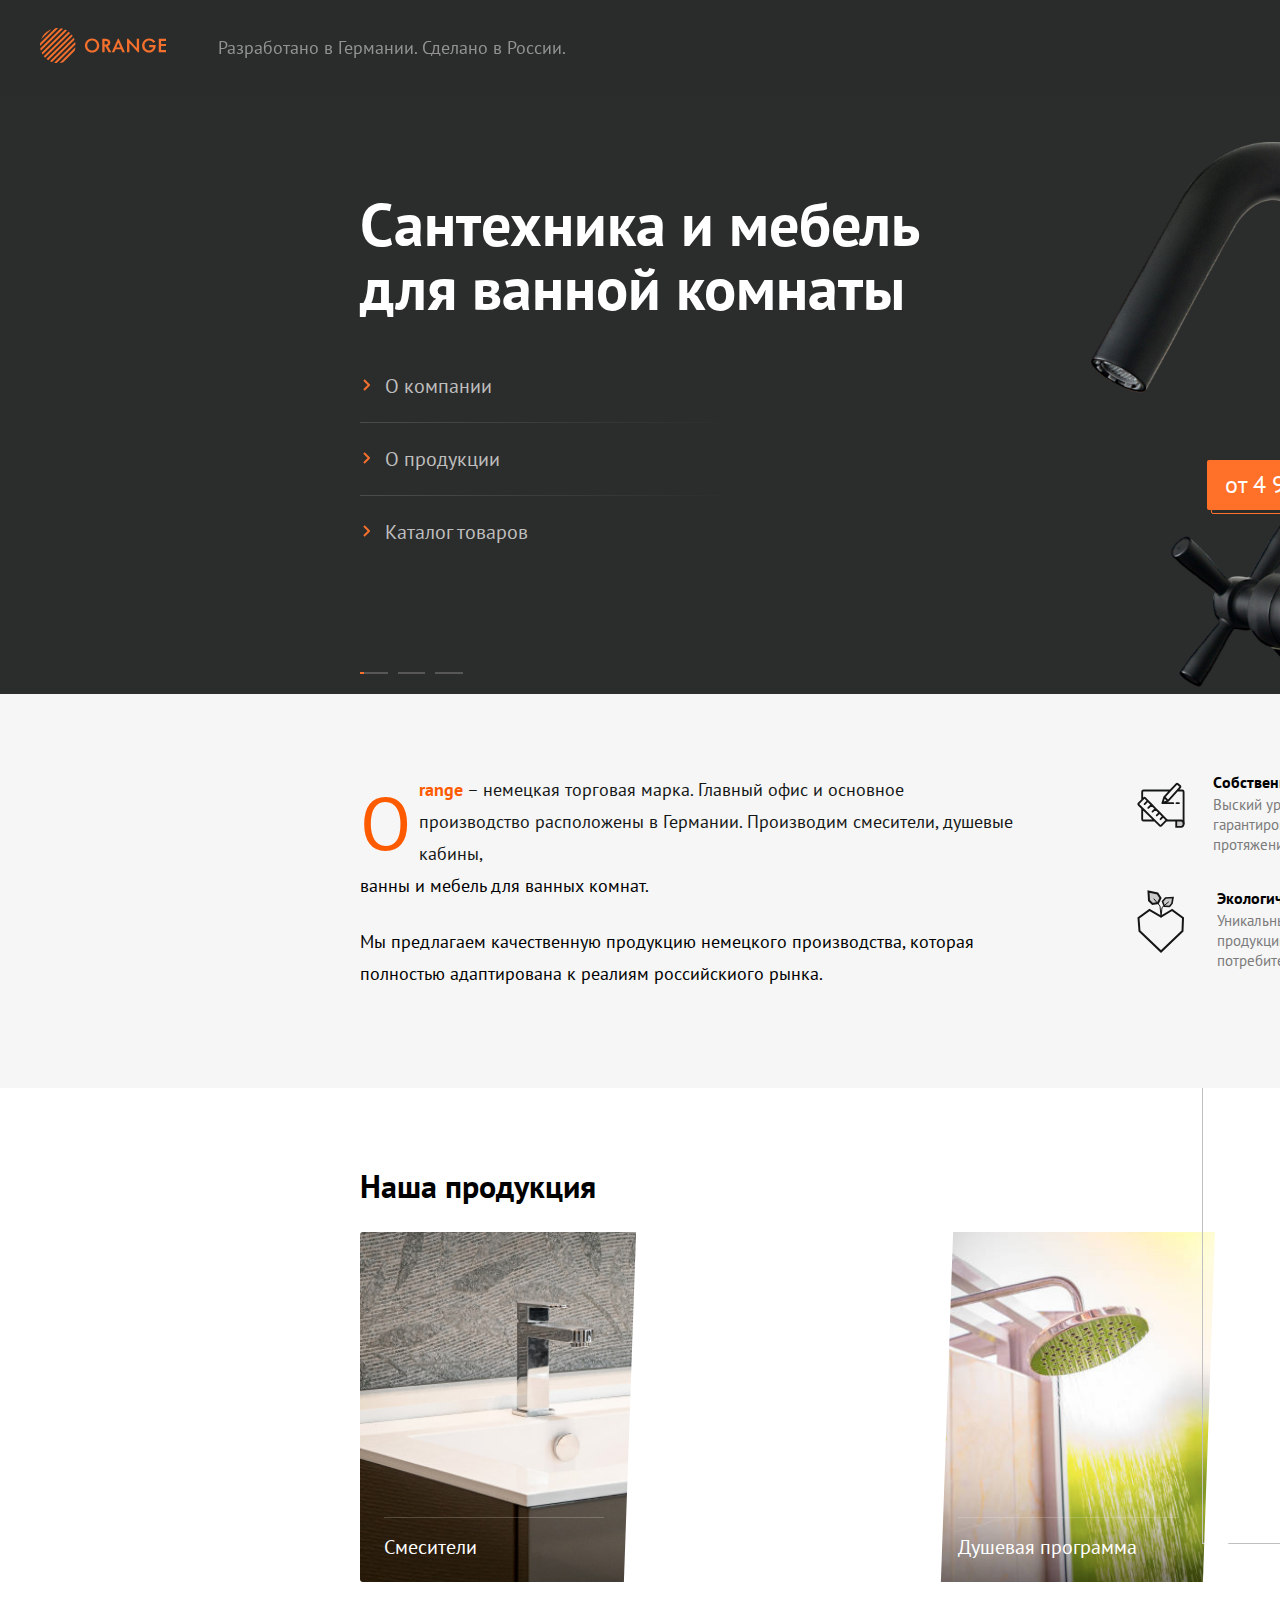
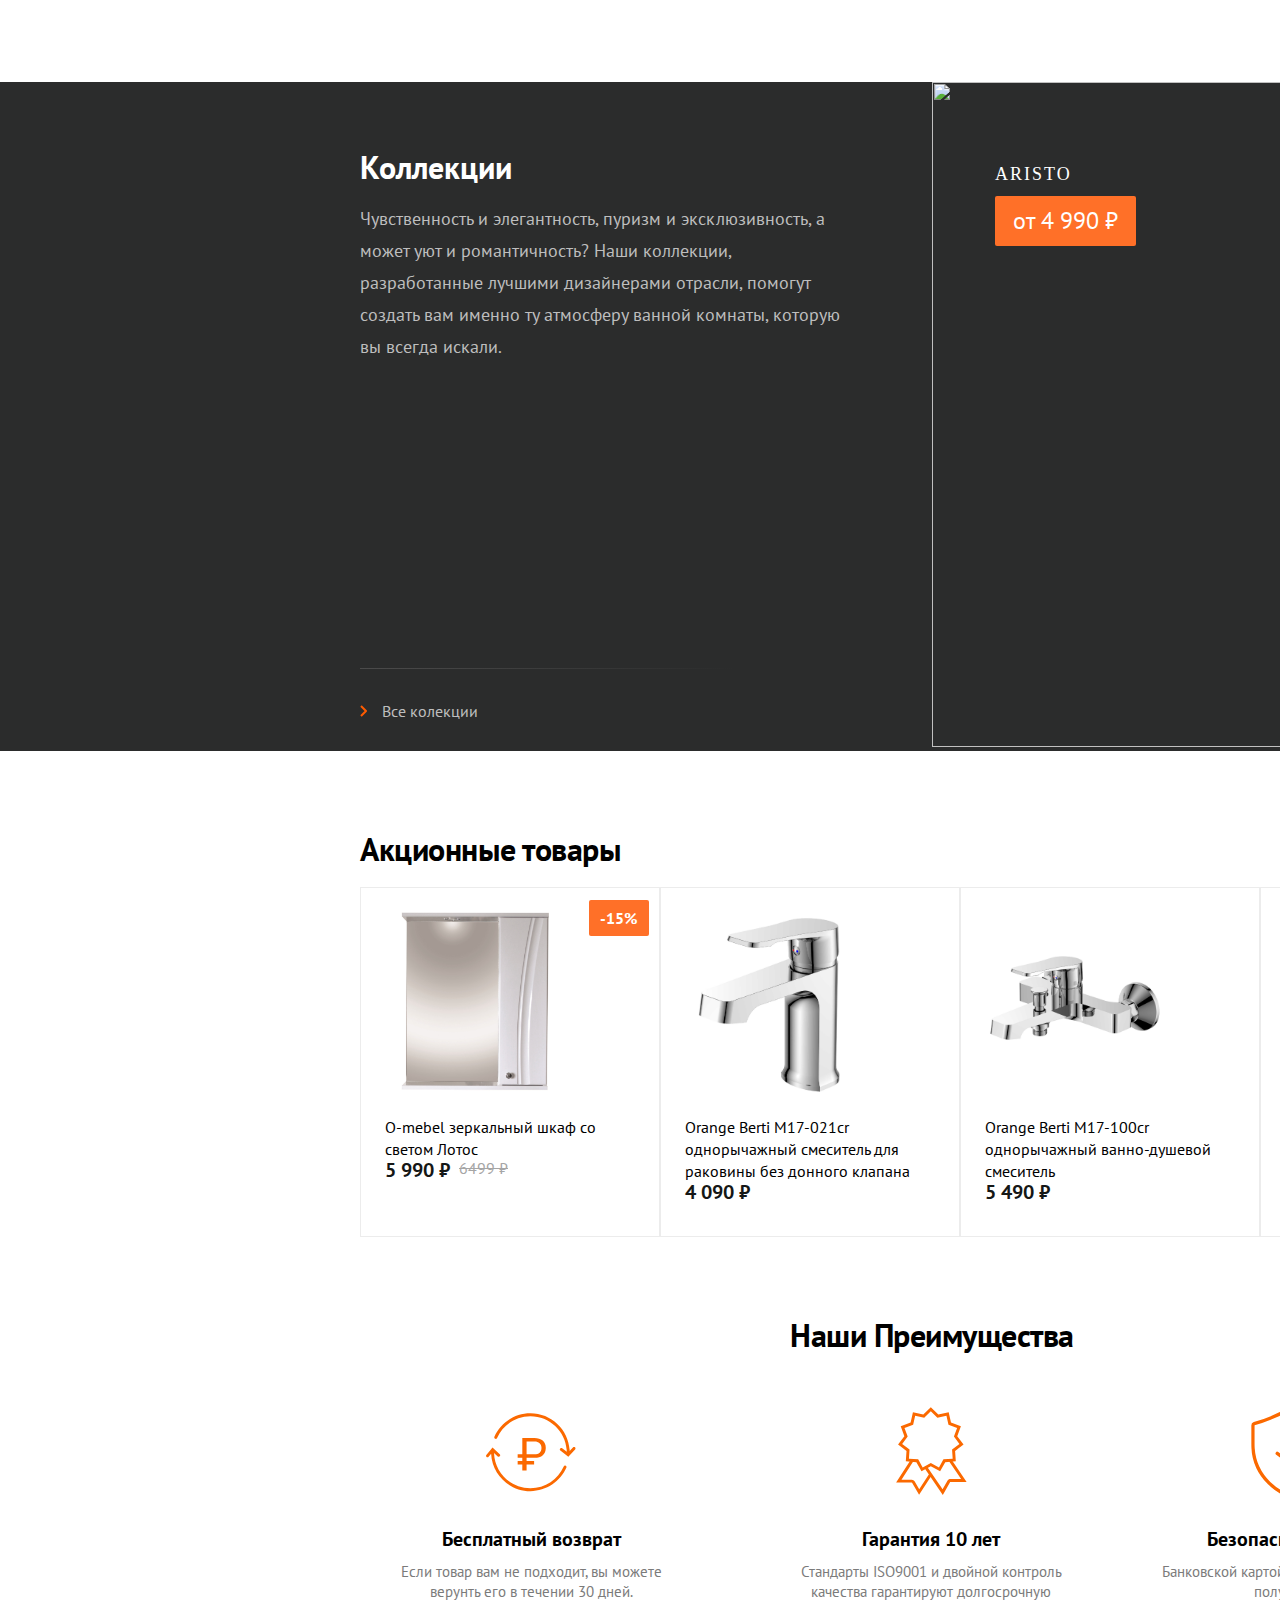
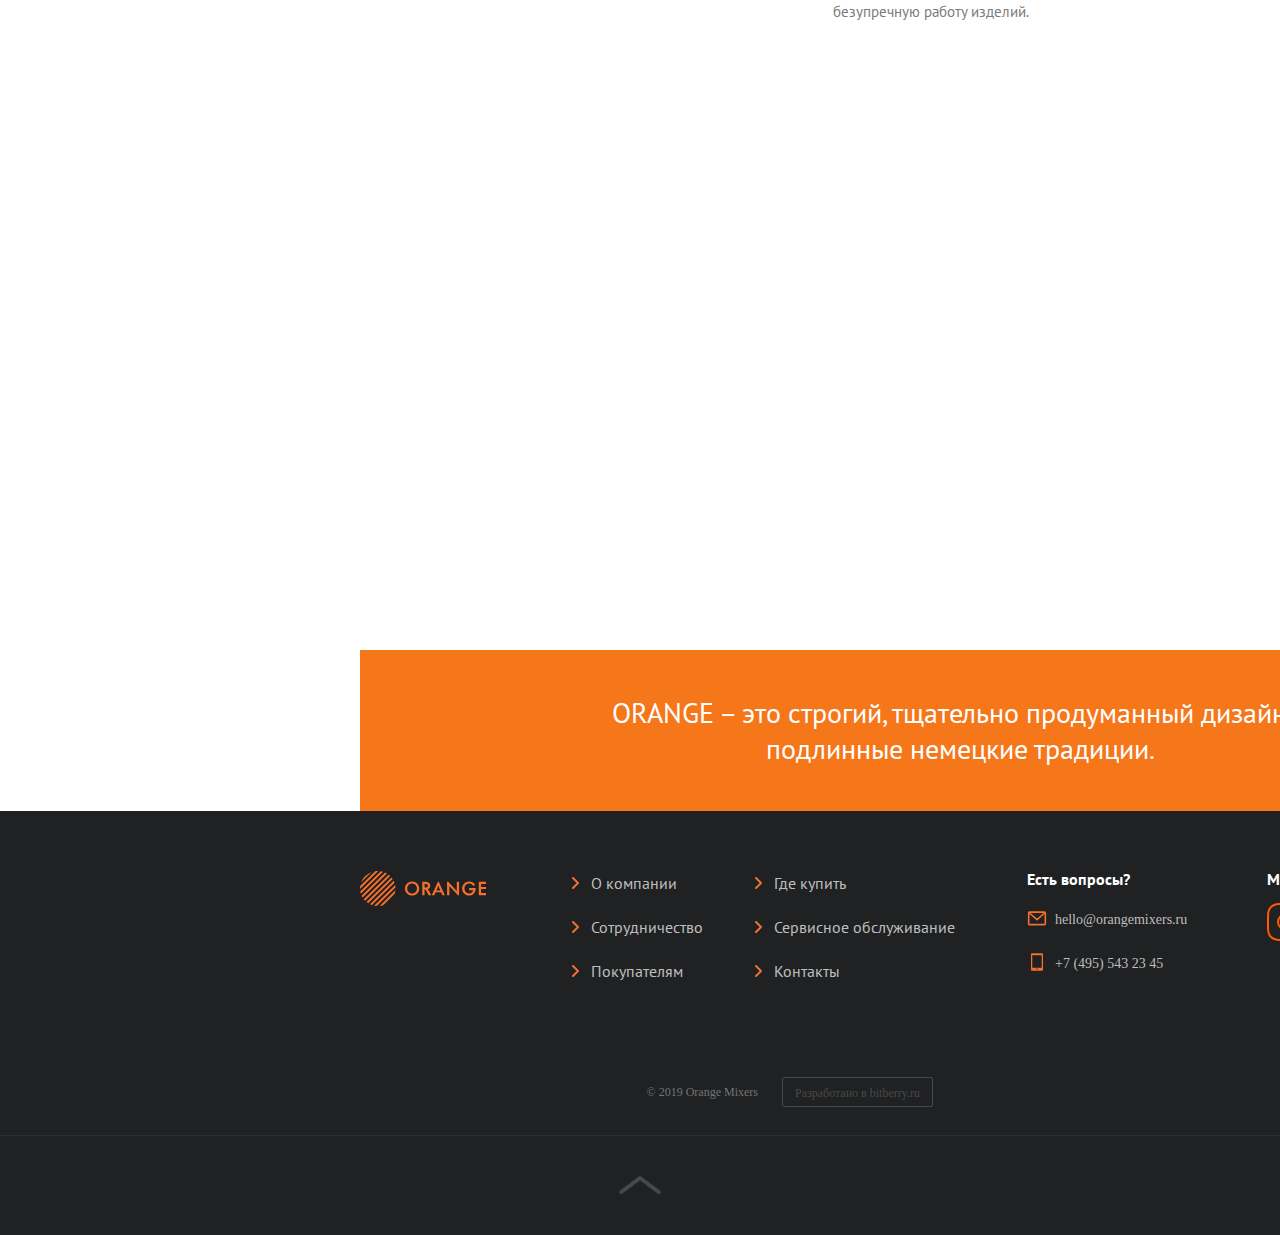
==== index.html @ 8dd5865a "Add files via upload" ====
<!DOCTYPE html>
<html lang="en">
<head>
  <meta charset="UTF-8">
  <meta name="viewport" content="width=device-width, initial-scale=1.0">
  <link rel="stylesheet" href="https://cdnjs.cloudflare.com/ajax/libs/font-awesome/6.5.1/css/all.min.css" integrity="sha512-DTOQO9RWCH3ppGqcWaEA1BIZOC6xxalwEsw9c2QQeAIftl+Vegovlnee1c9QX4TctnWMn13TZye+giMm8e2LwA==" crossorigin="anonymous" referrerpolicy="no-referrer" />
  <title>Магазин Сантехники</title>
  <link rel="stylesheet" href="style.css">
</head>
<body>

  <div class="rear-container">
    <div class="search-block">
        <div class="margin1">
          <div class="content">
            <h1>Что вы ищете?</h1>

            <input type="search" placeholder="Раковина для ванной комнаты...">

            <button class="search">
              Искать
              <div class="border-button"></div>
            </button>
          </div>
        </div>
    </div>
  </div>

  <div class="container1">
      <header id="header">
        <div class="margin">
            <div class="main-container">
              <div class="left-content">
            <div class="logo">
              <svg viewBox="0 0 126 35" fill="none" xmlns="http://www.w3.org/2000/svg">
          <path d="M1.1582 11.2909L11.4399 1.14307C9.09908 2.0252 6.97329 3.38507 5.20153 5.13377C3.42978 6.88246 2.05197 8.98058 1.1582 11.2909Z" fill="#F5702C"/>
          <path d="M17.7503 0C16.9118 0.00124832 16.0744 0.0600794 15.2442 0.176067L0.17947 15.0457C0.0604284 15.8646 0.000454142 16.6909 0 17.5181C0 17.6793 0.00756802 17.8383 0.0118926 17.9994L18.2379 0.0117378C18.0757 0.00746951 17.9135 0 17.7503 0Z" fill="#F5702C"/>
          <path d="M23.0843 0.806722C22.3385 0.575973 21.5778 0.394875 20.8074 0.264648L0.265625 20.539C0.397689 21.2994 0.581174 22.0501 0.814847 22.7863L23.0843 0.806722Z" fill="#F5702C"/>
          <path d="M26.9724 2.54826C26.3759 2.19232 25.7586 1.87163 25.1236 1.58789L1.60547 24.7967C1.8925 25.4233 2.21743 26.0323 2.5785 26.6204L26.9724 2.54826Z" fill="#F5702C"/>
          <path d="M30.1505 4.98955C29.6713 4.52871 29.1659 4.09513 28.6369 3.69092L3.74023 28.2677C4.15043 28.7897 4.59007 29.2885 5.05707 29.7617L30.1505 4.98955Z" fill="#F5702C"/>
          <path d="M32.6891 8.06299C32.3236 7.50229 31.9266 6.96222 31.4999 6.44531L6.52539 31.0947C7.04904 31.5164 7.59662 31.9083 8.16549 32.2685L32.6891 8.06299Z" fill="#F5702C"/>
          <path d="M34.5337 11.8198C34.3002 11.1456 34.0247 10.4864 33.7088 9.8457L9.97656 33.269C10.6263 33.5802 11.2946 33.852 11.9778 34.0832L34.5337 11.8198Z" fill="#F5702C"/>
          <path d="M35.4625 16.4801C35.4144 15.6498 35.306 14.8239 35.1382 14.0088L14.1953 34.6801C15.0204 34.8456 15.8565 34.9526 16.6971 35.0003L35.4625 16.4801Z" fill="#F5702C"/>
          <path d="M34.6573 22.8548C35.029 21.7078 35.2794 20.526 35.4044 19.3281L19.584 34.9426C20.7977 34.8196 21.9952 34.5725 23.1572 34.2053L34.6573 22.8548Z" fill="#F5702C"/>
          <path d="M52.0926 24.5854C51.1501 24.5906 50.216 24.4112 49.3443 24.0577C48.4725 23.7041 47.6805 23.1833 47.0141 22.5255C46.3478 21.8677 45.8202 21.0859 45.4621 20.2255C45.104 19.365 44.9224 18.443 44.9279 17.5128C44.9279 13.5646 48.0902 10.3848 52.0926 10.3848C56.095 10.3848 59.2584 13.5625 59.2584 17.5128C59.2637 18.4431 59.082 19.3651 58.7238 20.2255C58.3655 21.086 57.8379 21.8678 57.1714 22.5255C56.505 23.1833 55.7129 23.7041 54.8411 24.0577C53.9693 24.4113 53.0351 24.5906 52.0926 24.5854ZM52.0926 12.504C49.2211 12.504 47.248 14.7651 47.248 17.4851C47.248 20.2328 49.2211 22.4662 52.0926 22.4662C54.9641 22.4662 56.9372 20.2328 56.9372 17.4851C56.9372 14.7651 54.9641 12.504 52.0926 12.504Z" fill="#F5702C"/>
          <path d="M68.6252 24.2127L65.5223 18.5722H64.5925V24.2127H62.2734V10.7559H64.8249C67.4359 10.7559 70.2501 11.4153 70.2501 14.6496C70.2501 16.5405 69.0317 17.6556 67.784 18.1144L71.4102 24.2127H68.6252ZM64.8249 12.8751H64.5925V16.5682L64.8541 16.5405C66.624 16.5405 67.8424 16.2822 67.8424 14.736C67.8132 13.0757 66.6823 12.8751 64.8249 12.8751Z" fill="#F5702C"/>
          <path d="M82.3464 24.2127L81.0718 21.2345H75.5882L74.3406 24.2127H71.7891L77.9386 10.7559H78.7505L84.8709 24.2127H82.3464ZM78.3148 14.7937H78.2575L76.3428 19.4312H80.2879L78.3148 14.7937Z" fill="#F5702C"/>
          <path d="M97.9515 24.2127L89.3651 15.0796V24.2127H87.0449V10.7559H88.205L96.7623 19.9466V10.7559H99.0835V24.2127H97.9515Z" fill="#F5702C"/>
          <path d="M109.087 24.5853C105.026 24.5853 102.096 21.2923 102.096 17.5426C102.096 13.6777 105.026 10.3857 109.203 10.3857C111.727 10.3857 113.496 11.4443 115.265 13.5635L113.526 15.0809C112.161 13.3053 111.03 12.5049 109.174 12.5049C106.331 12.5049 104.474 14.8803 104.503 17.5426C104.503 20.1196 106.505 22.4383 109.087 22.4383C111.142 22.4383 112.916 21.0074 113.176 19.1752H109.176V17.0549H115.731C115.732 21.3499 113.529 24.5853 109.087 24.5853Z" fill="#F5702C"/>
          <path d="M118.777 24.2127V10.7559H126V12.8751H121.099V15.9696H126V18.0888H121.099V22.0967H126V24.2159L118.777 24.2127Z" fill="#F5702C"/>
              </svg>
            </div>
            <p class="text">Разработано в Германии. Сделано в России.</p>
              </div>

              <div class="right-content">
                <div class="number-phone">
                  <svg  width="154" height="21" viewBox="0 0 154 21" fill="none" xmlns="http://www.w3.org/2000/svg">
          <path d="M25.4838 9.016H28.2998V6.136H29.4518V9.016H32.2678V10.168H29.4518V13.048H28.2998V10.168H25.4838V9.016ZM34.6819 15L38.6979 5.624L39.4019 4.84L38.4579 4.984H33.8979V3.8H40.5859V4.232L35.9779 15H34.6819ZM48.6789 18.52C48.1882 18.008 47.7722 17.4427 47.4309 16.824C47.0895 16.216 46.8122 15.592 46.5989 14.952C46.3962 14.3013 46.2469 13.6507 46.1509 13C46.0549 12.3387 46.0069 11.7093 46.0069 11.112C46.0069 10.5253 46.0549 9.90667 46.1509 9.256C46.2469 8.60533 46.4015 7.95467 46.6149 7.304C46.8282 6.64267 47.1055 5.99733 47.4469 5.368C47.7989 4.73867 48.2255 4.152 48.7269 3.608L49.4949 4.168C49.0682 4.712 48.7109 5.27733 48.4229 5.864C48.1455 6.44 47.9215 7.02667 47.7509 7.624C47.5802 8.22133 47.4575 8.81867 47.3829 9.416C47.3189 10.0027 47.2869 10.568 47.2869 11.112C47.2869 11.624 47.3242 12.184 47.3989 12.792C47.4842 13.3893 47.6122 13.992 47.7829 14.6C47.9642 15.1973 48.1935 15.784 48.4709 16.36C48.7589 16.936 49.1002 17.4587 49.4949 17.928L48.6789 18.52ZM50.3633 7.192C50.3633 6.68 50.4379 6.20533 50.5872 5.768C50.7366 5.33067 50.9553 4.952 51.2433 4.632C51.5313 4.312 51.8886 4.06133 52.3153 3.88C52.7526 3.69867 53.2593 3.608 53.8353 3.608C54.9233 3.608 55.7713 3.96 56.3793 4.664C56.9873 5.368 57.2913 6.36 57.2913 7.64C57.2913 8.84533 57.1526 9.90133 56.8753 10.808C56.6086 11.704 56.2353 12.4613 55.7553 13.08C55.2753 13.6987 54.7046 14.184 54.0433 14.536C53.3926 14.8773 52.6833 15.096 51.9153 15.192L51.6273 14.168C52.2459 14.072 52.8006 13.8907 53.2913 13.624C53.7926 13.3573 54.2193 13.0213 54.5713 12.616C54.9339 12.2107 55.2273 11.752 55.4513 11.24C55.6753 10.7173 55.8299 10.152 55.9153 9.544C55.6273 9.88533 55.3073 10.1253 54.9553 10.264C54.6139 10.392 54.1606 10.456 53.5953 10.456C53.1579 10.456 52.7419 10.3867 52.3473 10.248C51.9633 10.0987 51.6219 9.88533 51.3233 9.608C51.0246 9.33067 50.7899 8.98933 50.6193 8.584C50.4486 8.17867 50.3633 7.71467 50.3633 7.192ZM51.6913 7.064C51.6913 7.82133 51.8886 8.392 52.2833 8.776C52.6886 9.14933 53.2166 9.336 53.8673 9.336C54.3899 9.336 54.8379 9.25067 55.2113 9.08C55.5846 8.90933 55.8513 8.68533 56.0113 8.408C56.0326 8.26933 56.0433 8.14667 56.0433 8.04C56.0433 7.93333 56.0433 7.82133 56.0433 7.704C56.0433 7.32 55.9953 6.952 55.8993 6.6C55.8139 6.23733 55.6806 5.91733 55.4993 5.64C55.3179 5.352 55.0779 5.128 54.7793 4.968C54.4913 4.808 54.1499 4.728 53.7552 4.728C53.1046 4.728 52.5979 4.936 52.2353 5.352C51.8726 5.75733 51.6913 6.328 51.6913 7.064ZM58.938 9.4C58.938 7.48 59.2473 6.03467 59.866 5.064C60.4953 4.09333 61.4073 3.608 62.602 3.608C63.8927 3.608 64.826 4.088 65.402 5.048C65.9887 5.99733 66.282 7.448 66.282 9.4C66.282 11.32 65.9673 12.7653 65.338 13.736C64.7193 14.7067 63.8073 15.192 62.602 15.192C61.3327 15.192 60.4047 14.6853 59.818 13.672C59.2313 12.6587 58.938 11.2347 58.938 9.4ZM60.266 9.4C60.266 10.0933 60.3087 10.728 60.394 11.304C60.49 11.8693 60.634 12.36 60.826 12.776C61.018 13.1813 61.258 13.5013 61.546 13.736C61.8447 13.96 62.1967 14.072 62.602 14.072C63.4127 14.072 64.0047 13.6987 64.378 12.952C64.762 12.1947 64.954 11.0107 64.954 9.4C64.954 8.71733 64.9113 8.088 64.826 7.512C64.7513 6.936 64.618 6.44 64.426 6.024C64.2447 5.608 64.0047 5.288 63.706 5.064C63.4073 4.84 63.0393 4.728 62.602 4.728C61.802 4.728 61.21 5.10667 60.826 5.864C60.4527 6.62133 60.266 7.8 60.266 9.4ZM70.3768 14.072C71.1128 14.072 71.7208 13.8587 72.2008 13.432C72.6808 13.0053 72.9208 12.3867 72.9208 11.576C72.9208 10.7973 72.6808 10.216 72.2008 9.832C71.7314 9.448 71.0808 9.256 70.2488 9.256L68.9048 9.336V3.8H73.8968V4.984H70.1048V8.168L70.7928 8.136C71.8488 8.14667 72.6808 8.44 73.2888 9.016C73.8968 9.592 74.2008 10.4187 74.2008 11.496C74.2008 12.0933 74.0994 12.6267 73.8968 13.096C73.6941 13.5547 73.4168 13.9387 73.0648 14.248C72.7234 14.5573 72.3181 14.792 71.8488 14.952C71.3794 15.112 70.8781 15.192 70.3448 15.192C69.8648 15.192 69.4594 15.1653 69.1288 15.112C68.7981 15.0587 68.4888 14.9787 68.2008 14.872L68.5368 13.784C68.7821 13.88 69.0434 13.9547 69.3207 14.008C69.6088 14.0507 69.9608 14.072 70.3768 14.072ZM76.5355 3.608C77.0262 4.12 77.4422 4.68533 77.7835 5.304C78.1248 5.912 78.3968 6.54133 78.5995 7.192C78.8128 7.832 78.9675 8.48267 79.0635 9.144C79.1595 9.79467 79.2075 10.4187 79.2075 11.016C79.2075 11.6027 79.1595 12.2213 79.0635 12.872C78.9675 13.5227 78.8128 14.1787 78.5995 14.84C78.3862 15.4907 78.1035 16.1307 77.7515 16.76C77.4102 17.3893 76.9888 17.976 76.4875 18.52L75.7195 17.96C76.1462 17.416 76.5035 16.8507 76.7915 16.264C77.0795 15.6773 77.3035 15.0853 77.4635 14.488C77.6342 13.8907 77.7515 13.2987 77.8155 12.712C77.8902 12.1253 77.9275 11.56 77.9275 11.016C77.9275 10.504 77.8848 9.94933 77.7995 9.352C77.7142 8.75467 77.5808 8.152 77.3995 7.544C77.2288 6.936 77.0048 6.344 76.7275 5.768C76.4502 5.192 76.1142 4.66933 75.7195 4.2L76.5355 3.608ZM87.8455 14.072C88.5815 14.072 89.1895 13.8587 89.6695 13.432C90.1495 13.0053 90.3895 12.3867 90.3895 11.576C90.3895 10.7973 90.1495 10.216 89.6695 9.832C89.2002 9.448 88.5495 9.256 87.7175 9.256L86.3735 9.336V3.8H91.3655V4.984H87.5735V8.168L88.2615 8.136C89.3175 8.14667 90.1495 8.44 90.7575 9.016C91.3655 9.592 91.6695 10.4187 91.6695 11.496C91.6695 12.0933 91.5682 12.6267 91.3655 13.096C91.1628 13.5547 90.8855 13.9387 90.5335 14.248C90.1922 14.5573 89.7868 14.792 89.3175 14.952C88.8482 15.112 88.3468 15.192 87.8135 15.192C87.3335 15.192 86.9282 15.1653 86.5975 15.112C86.2668 15.0587 85.9575 14.9787 85.6695 14.872L86.0055 13.784C86.2508 13.88 86.5122 13.9547 86.7895 14.008C87.0775 14.0507 87.4295 14.072 87.8455 14.072ZM101.54 11.56H99.6523V15H98.4043V11.56H93.4763V11.032L98.7883 3.624H99.6523V10.44H101.54V11.56ZM98.4043 6.952L98.5643 5.64H98.5163L97.9563 6.728L95.7003 9.784L94.9323 10.568L96.0523 10.44H98.4043V6.952ZM105.619 14.072C105.982 14.072 106.318 14.0187 106.627 13.912C106.936 13.8053 107.203 13.6507 107.427 13.448C107.651 13.2347 107.827 12.984 107.955 12.696C108.083 12.408 108.147 12.0933 108.147 11.752C108.147 11.0053 107.923 10.4507 107.475 10.088C107.038 9.72533 106.43 9.544 105.651 9.544H104.467V9.08L106.771 5.528L107.507 4.824L106.467 4.984H103.299V3.8H109.011V4.264L106.467 8.088L105.907 8.552V8.584L106.451 8.472C106.878 8.48267 107.272 8.56267 107.635 8.712C107.998 8.85067 108.312 9.05867 108.579 9.336C108.846 9.60267 109.054 9.928 109.203 10.312C109.352 10.6853 109.427 11.112 109.427 11.592C109.427 12.168 109.326 12.68 109.123 13.128C108.92 13.576 108.643 13.9547 108.291 14.264C107.95 14.5627 107.544 14.792 107.075 14.952C106.606 15.112 106.11 15.192 105.587 15.192C105.107 15.192 104.675 15.1547 104.291 15.08C103.907 15.0053 103.571 14.9093 103.283 14.792L103.619 13.656C103.864 13.7733 104.152 13.8747 104.483 13.96C104.824 14.0347 105.203 14.072 105.619 14.072ZM121.995 6.344C121.995 6.90933 121.889 7.49067 121.675 8.088C121.473 8.67467 121.201 9.26667 120.859 9.864C120.529 10.4613 120.155 11.048 119.739 11.624C119.323 12.1893 118.907 12.728 118.491 13.24L117.707 13.928V13.992L118.731 13.816H122.219V15H115.851V14.536C116.086 14.2907 116.369 13.9867 116.699 13.624C117.03 13.2613 117.371 12.8613 117.723 12.424C118.086 11.976 118.438 11.5067 118.779 11.016C119.131 10.5147 119.446 10.008 119.723 9.496C120.011 8.984 120.241 8.47733 120.411 7.976C120.582 7.47467 120.667 7 120.667 6.552C120.667 6.02933 120.518 5.59733 120.219 5.256C119.921 4.904 119.467 4.728 118.859 4.728C118.454 4.728 118.059 4.81333 117.675 4.984C117.291 5.144 116.961 5.33067 116.683 5.544L116.155 4.632C116.529 4.312 116.971 4.06133 117.483 3.88C117.995 3.69867 118.545 3.608 119.131 3.608C119.59 3.608 119.995 3.67733 120.347 3.816C120.699 3.944 120.998 4.13067 121.243 4.376C121.489 4.62133 121.675 4.91467 121.803 5.256C121.931 5.58667 121.995 5.94933 121.995 6.344ZM127.322 14.072C127.685 14.072 128.021 14.0187 128.33 13.912C128.639 13.8053 128.906 13.6507 129.13 13.448C129.354 13.2347 129.53 12.984 129.658 12.696C129.786 12.408 129.85 12.0933 129.85 11.752C129.85 11.0053 129.626 10.4507 129.178 10.088C128.741 9.72533 128.133 9.544 127.354 9.544H126.17V9.08L128.474 5.528L129.21 4.824L128.17 4.984H125.002V3.8H130.714V4.264L128.17 8.088L127.61 8.552V8.584L128.154 8.472C128.581 8.48267 128.975 8.56267 129.338 8.712C129.701 8.85067 130.015 9.05867 130.282 9.336C130.549 9.60267 130.757 9.928 130.906 10.312C131.055 10.6853 131.13 11.112 131.13 11.592C131.13 12.168 131.029 12.68 130.826 13.128C130.623 13.576 130.346 13.9547 129.994 14.264C129.653 14.5627 129.247 14.792 128.778 14.952C128.309 15.112 127.813 15.192 127.29 15.192C126.81 15.192 126.378 15.1547 125.994 15.08C125.61 15.0053 125.274 14.9093 124.986 14.792L125.322 13.656C125.567 13.7733 125.855 13.8747 126.186 13.96C126.527 14.0347 126.906 14.072 127.322 14.072ZM144.947 11.56H143.059V15H141.811V11.56H136.883V11.032L142.195 3.624H143.059V10.44H144.947V11.56ZM141.811 6.952L141.971 5.64H141.923L141.363 6.728L139.107 9.784L138.339 10.568L139.459 10.44H141.811V6.952ZM148.689 14.072C149.425 14.072 150.033 13.8587 150.513 13.432C150.993 13.0053 151.233 12.3867 151.233 11.576C151.233 10.7973 150.993 10.216 150.513 9.832C150.044 9.448 149.393 9.256 148.561 9.256L147.217 9.336V3.8H152.209V4.984H148.417V8.168L149.105 8.136C150.161 8.14667 150.993 8.44 151.601 9.016C152.209 9.592 152.513 10.4187 152.513 11.496C152.513 12.0933 152.412 12.6267 152.209 13.096C152.007 13.5547 151.729 13.9387 151.377 14.248C151.036 14.5573 150.631 14.792 150.161 14.952C149.692 15.112 149.191 15.192 148.657 15.192C148.177 15.192 147.772 15.1653 147.441 15.112C147.111 15.0587 146.801 14.9787 146.513 14.872L146.849 13.784C147.095 13.88 147.356 13.9547 147.633 14.008C147.921 14.0507 148.273 14.072 148.689 14.072Z" fill="#999999"/>
          <g clip-path="url(#clip0_11328_2305)">
          <path d="M13.75 1.25H6.25C5.55937 1.25 5 1.80937 5 2.5V17.5C5 18.1906 5.55937 18.75 6.25 18.75H13.75C14.4406 18.75 15 18.1906 15 17.5V2.5C15 1.80937 14.4406 1.25 13.75 1.25ZM10 17.5C9.655 17.5 9.375 17.22 9.375 16.875C9.375 16.53 9.655 16.25 10 16.25C10.345 16.25 10.625 16.53 10.625 16.875C10.625 17.22 10.345 17.5 10 17.5ZM13.75 15.625H6.25V3.125H13.75V15.625Z" fill="#999999"/>
          </g>
          <defs>
          <clipPath id="clip0_11328_2305">
          <rect width="20" height="20" fill="white"/>
          </clipPath>
          </defs>
                  </svg>
                </div>

                <button class="search-button">
                  <div class="orange-search">
                    <svg width="20" height="20" viewBox="0 0 20 20" fill="none" xmlns="http://www.w3.org/2000/svg">
                      <path d="M8.33333 14.1667C11.555 14.1667 14.1667 11.555 14.1667 8.33333C14.1667 5.11167 11.555 2.5 8.33333 2.5C5.11167 2.5 2.5 5.11167 2.5 8.33333C2.5 11.555 5.11167 14.1667 8.33333 14.1667Z" stroke="#EC7133"     stroke-width="2"/>
                      <path d="M12.5 12.5L17.5 17.5" stroke="#EC7133" stroke-width="2" stroke-linecap="round" stroke-linejoin="round"/>
                    </svg>
                  </div>
                </button>
                <button class="search-button-media">
                <!-- gray search for @media -->
                  <div class="gray-search">
                    <svg class="svg-gray" width="20" height="20" viewBox="0 0 20 20" fill="none" xmlns="http://www.w3.org/2000/svg">
                <g clip-path="url(#clip0_11761_1586)">
                <path d="M8.33333 14.1667C11.555 14.1667 14.1667 11.555 14.1667 8.33333C14.1667 5.11167 11.555 2.5 8.33333 2.5C5.11167 2.5 2.5 5.11167 2.5 8.33333C2.5 11.555 5.11167 14.1667 8.33333 14.1667Z" stroke="#716F6F" stroke-width="2"/>
                <path d="M12.5 12.5L17.5 17.5" stroke="#716F6F" stroke-width="2" stroke-linecap="round" stroke-linejoin="round"/>
                </g>
                <defs>
                <clipPath id="clip0_11761_1586">
                <rect width="20" height="20" fill="white"/>
                </clipPath>
                </defs>
                    </svg>

                    <svg class="svg-white" style="display: none;" width="20" height="20" viewBox="0 0 20 20" fill="none" xmlns="http://www.w3.org/2000/svg">
                      <g clip-path="url(#clip0_11957_519)">
                      <path d="M8.33333 14.1667C11.555 14.1667 14.1667 11.555 14.1667 8.33333C14.1667 5.11167 11.555 2.5 8.33333 2.5C5.11167 2.5 2.5 5.11167 2.5 8.33333C2.5 11.555 5.11167 14.1667 8.33333 14.1667Z" stroke="white" stroke-width="2"/>
                      <path d="M12.5 12.5L17.5 17.5" stroke="white" stroke-width="2" stroke-linecap="round" stroke-linejoin="round"/>
                      </g>
                      <defs>
                      <clipPath id="clip0_11957_519">
                      <rect width="20" height="20" fill="white"/>
                      </clipPath>
                      </defs>
                      </svg>
                      
                  </div>
                </button>

                <div class="header-menu">
                  <button class="menu-button">
                    <div class="icon-menu">
                      <svg class="menu1" width="17" height="12" viewBox="0 0 17 12" fill="none" xmlns="http://www.w3.org/2000/svg">
                      <path fill-rule="evenodd" clip-rule="evenodd" d="M0 0H17V2H0V0ZM0 5H17V7H0V5ZM13 10H0V12H13V10Z" fill="#716F6F"/>
                      </svg>
                      <svg class="menu2" display="none" width="14" height="14" viewBox="0 0 14 14" fill="none" xmlns="http://www.w3.org/2000/svg">
                        <path fill-rule="evenodd" clip-rule="evenodd" d="M5.30356 6.71725L0 12.0208L1.41421 13.435L6.71777 8.13147L12.0213 13.435L13.4355 12.0208L8.13199 6.71726L13.435 1.41421L12.0208 0L6.71777 5.30304L1.41473 0L0.000518262 1.41421L5.30356 6.71725Z" fill="white"/>
                        </svg>
                        
                    </div>
                      
                    <div class="text">Меню</div>
                  </button>
                </div>
              </div>
            </div>
        </div>
      </header>
      <div class="margin-padding">
          <div class="container1-content">
            <div class="content-left">
              <p class="media-text">Разработано в Германии. Сделано в России.</p>
              <h1>Сантехника и мебель <br>для ванной комнаты</h1>
              <div class="text">
                <div class="menu about-company">
                <div class="arrow-right1">
            <svg width="7" height="12" viewBox="0 0 7 12" fill="none" xmlns="http://www.w3.org/2000/svg">
            <path d="M1 1L6 6L1 11" stroke="#F5702C" stroke-width="2" stroke-linejoin="round"/>
            </svg>
                </div>
                <p>O компании</p>
                </div>

                <div class="line"></div>

                <div class="menu about-products">
                  <div class="arrow-right2">
                    <svg width="7" height="12" viewBox="0 0 7 12" fill="none" xmlns="http://www.w3.org/2000/svg">
                    <path d="M1 1L6 6L1 11" stroke="#F5702C" stroke-width="2" stroke-linejoin="round"/>
                    </svg>
                  </div>
                    <p>O продукции</p>
                </div>

                <div class="line"></div>

                <div class="menu katalog-things">
                  <div class="arrow-right3">
                    <svg width="7" height="12" viewBox="0 0 7 12" fill="none" xmlns="http://www.w3.org/2000/svg">
                      <path d="M1 1L6 6L1 11" stroke="#F5702C" stroke-width="2" stroke-linejoin="round"/>
                     </svg>
                  </div>
                  <p>Каталог товаров</p>
                </div>
              </div>

              <div class="slide-lines">
                <div class="line line-left">
                  <div class="active line-active1" id="active1"></div>
                </div>

                <div class="line line-center">
                  <div class="active line-active2" id="active2"></div>
                </div>

                <div class="line line-right">
                  <div class="active line-active3" id="active3"></div>
                </div>
              </div>
            </div>
            <div class="content-right">
              <div class="container1-images">
                <div class="photo image-crana">
                    <svg viewBox="0 0 700 750" fill="none" xmlns="http://www.w3.org/2000/svg" xmlns:xlink="http://www.w3.org/1999/xlink">
                  <g clip-path="url(#clip0_2021_372)">
            <mask id="mask0_2021_372" style="mask-type:alpha" maskUnits="userSpaceOnUse" x="0" y="0" width="700" height="694">
            <rect width="700" height="694" fill="#C4C4C4"/>
            </mask>
            <g mask="url(#mask0_2021_372)">
            <rect x="105.123" y="142" width="475" height="656" fill="url(#pattern0)"/>
            </g>
            <g clip-path="url(#clip1_2021_372)">
            <rect x="422.92" y="546.365" width="157" height="205" fill="url(#pattern1)"/>
            </g>
                  </g>
                  <defs>
            <pattern id="pattern0" patternContentUnits="objectBoundingBox" width="1" height="1">
            <use xlink:href="#image0_2021_372" transform="scale(0.000764526 0.000553582)"/>
            </pattern>
            <pattern id="pattern1" patternContentUnits="objectBoundingBox" width="1" height="1">
            <use xlink:href="#image0_2021_372" transform="matrix(0.00231273 0 0 0.00177427 -2.02496 -1.9771)"/>
            </pattern>
            <clipPath id="clip0_2021_372">
            <rect width="700" height="750" fill="white"/>
            </clipPath>
            <clipPath id="clip1_2021_372">
            <rect width="700" height="58" fill="white" transform="translate(0 694)"/>
            </clipPath>
            <image id="image0_2021_372" width="1308" height="1807" xlink:href="[data-uri]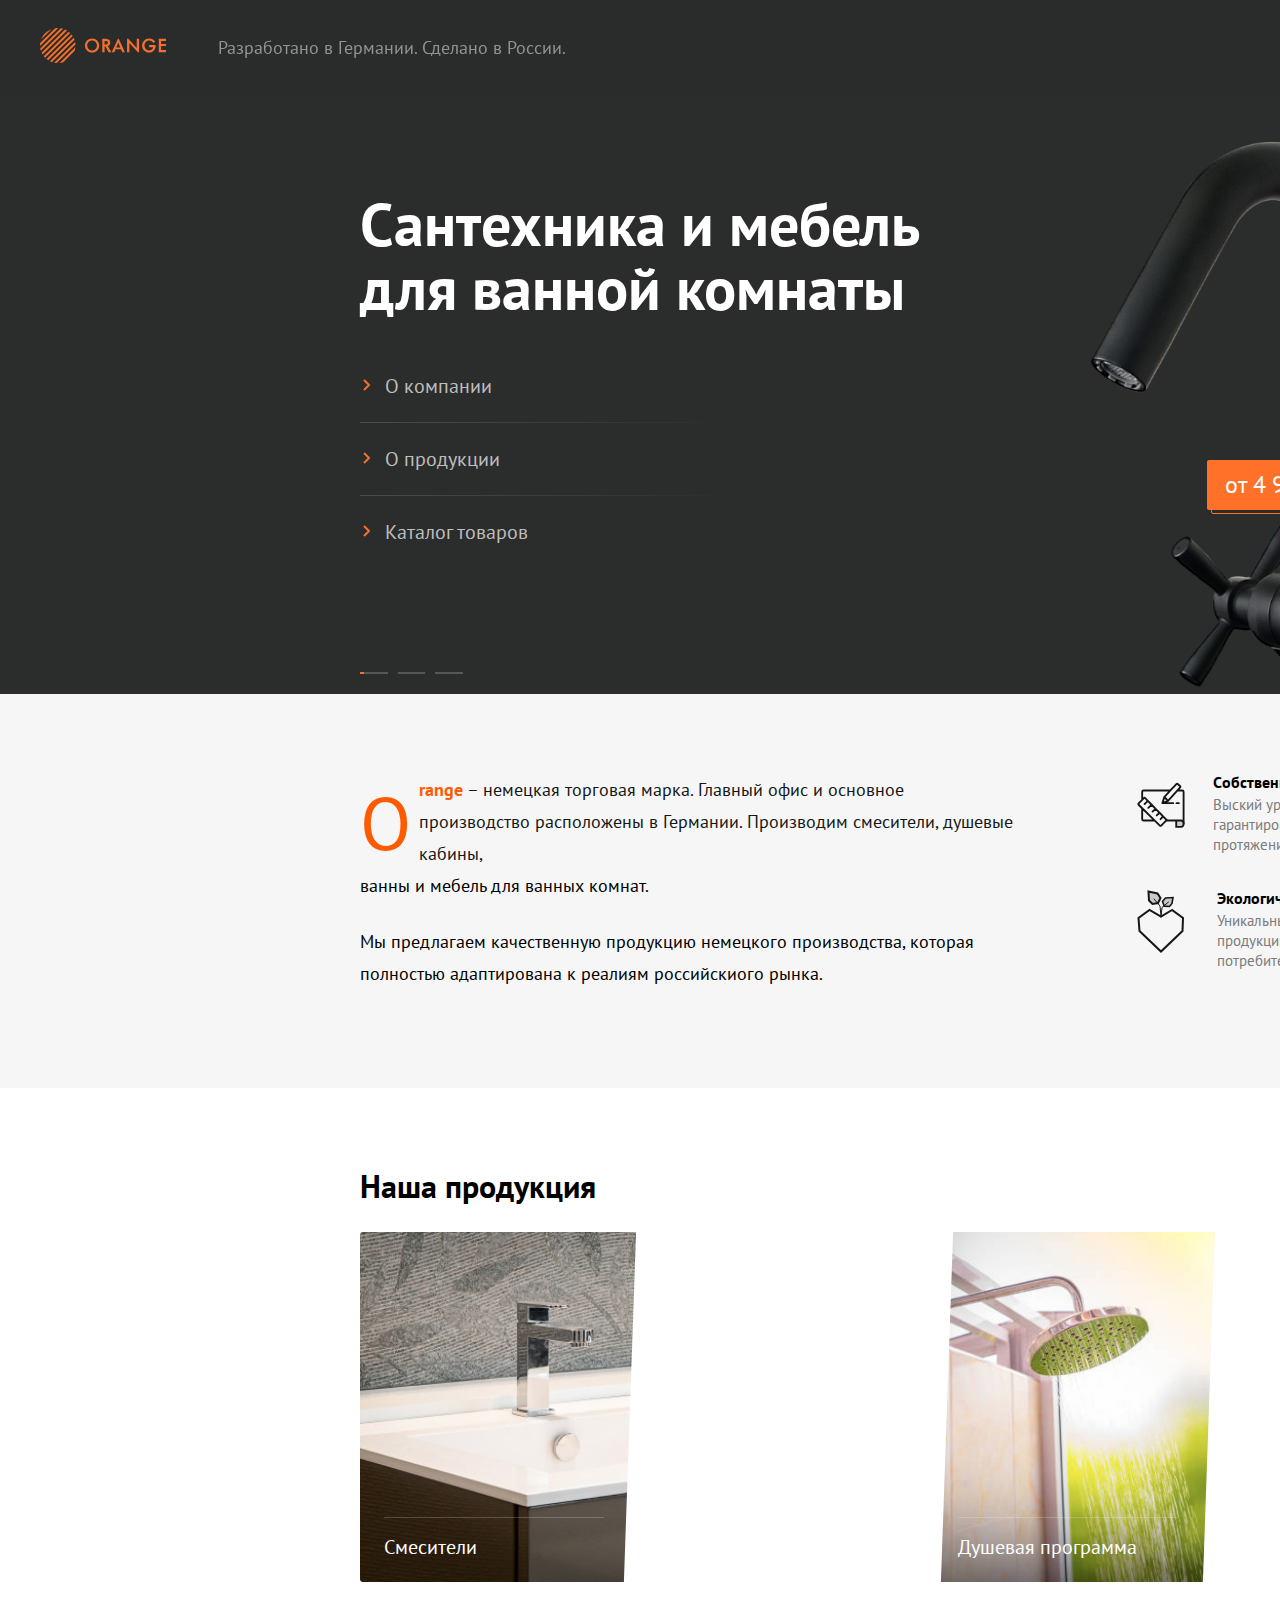
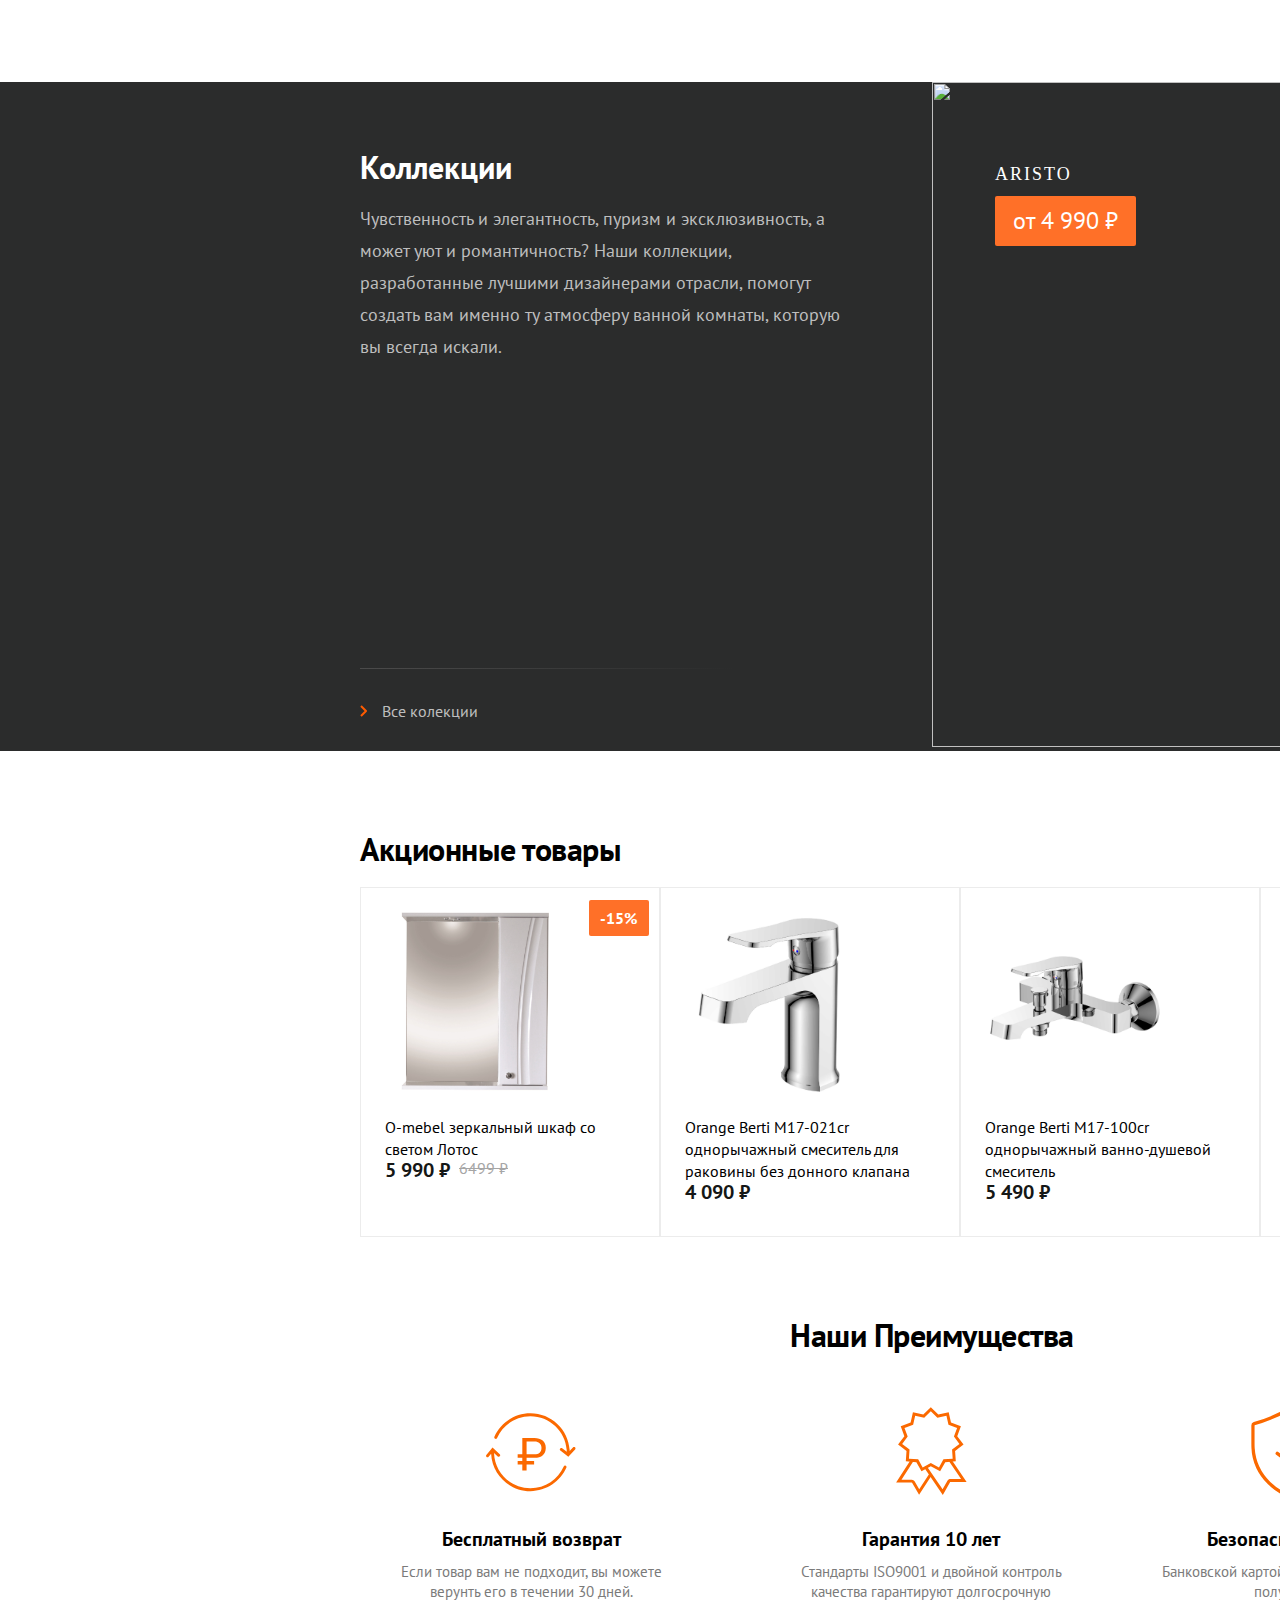
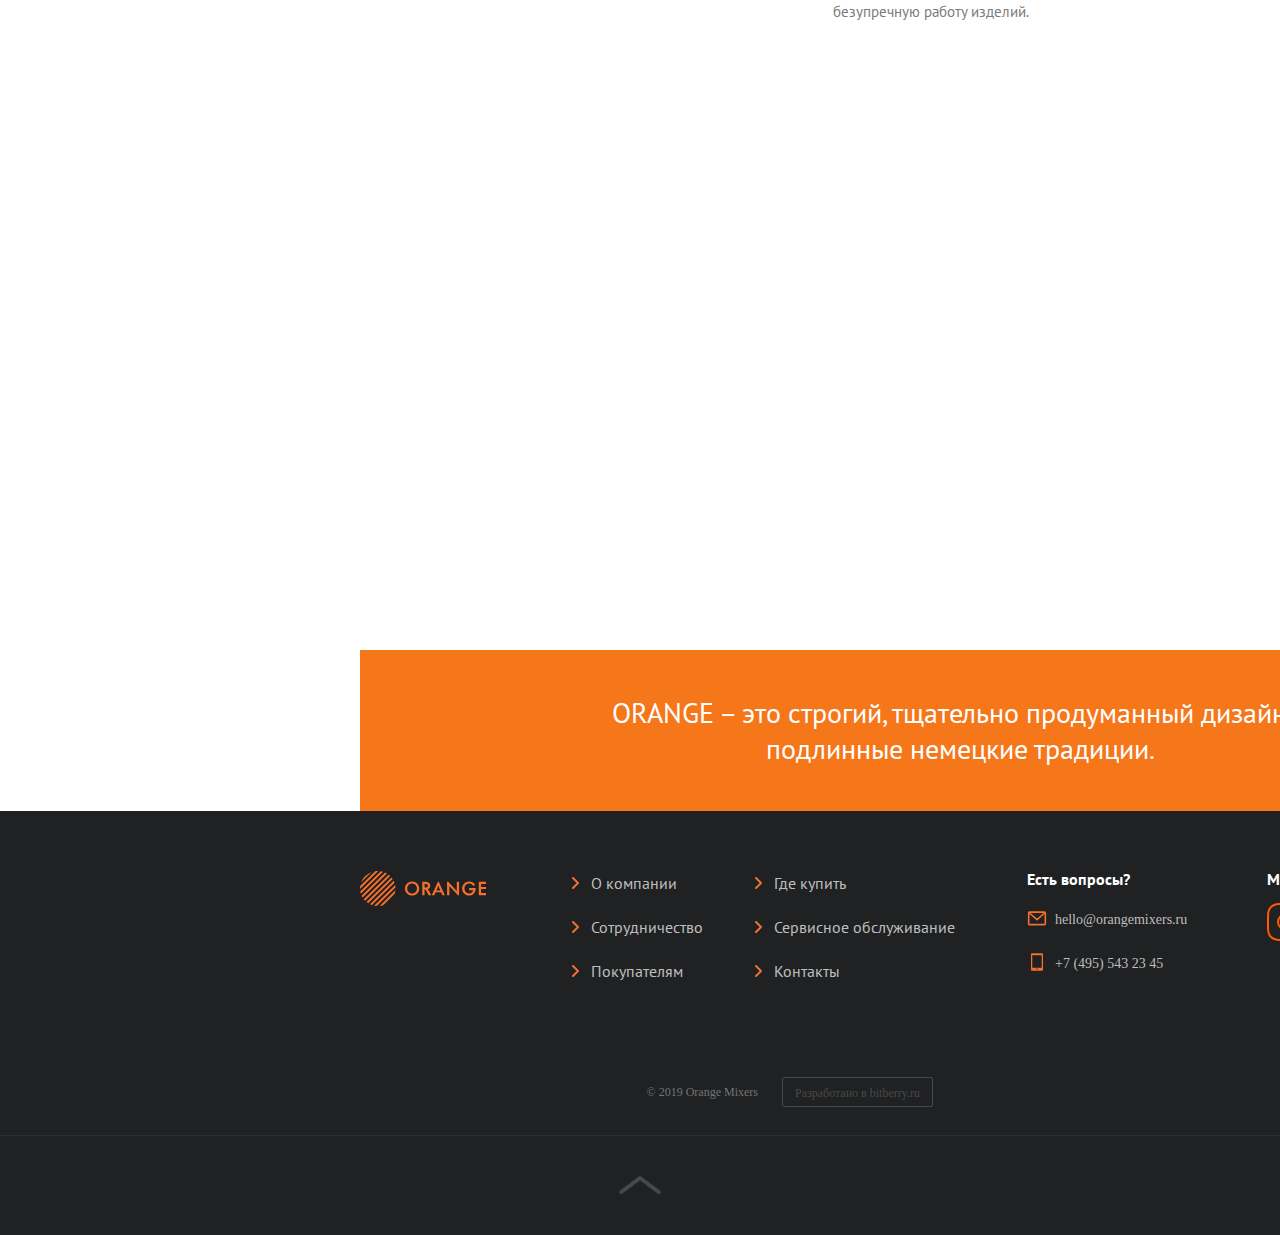
